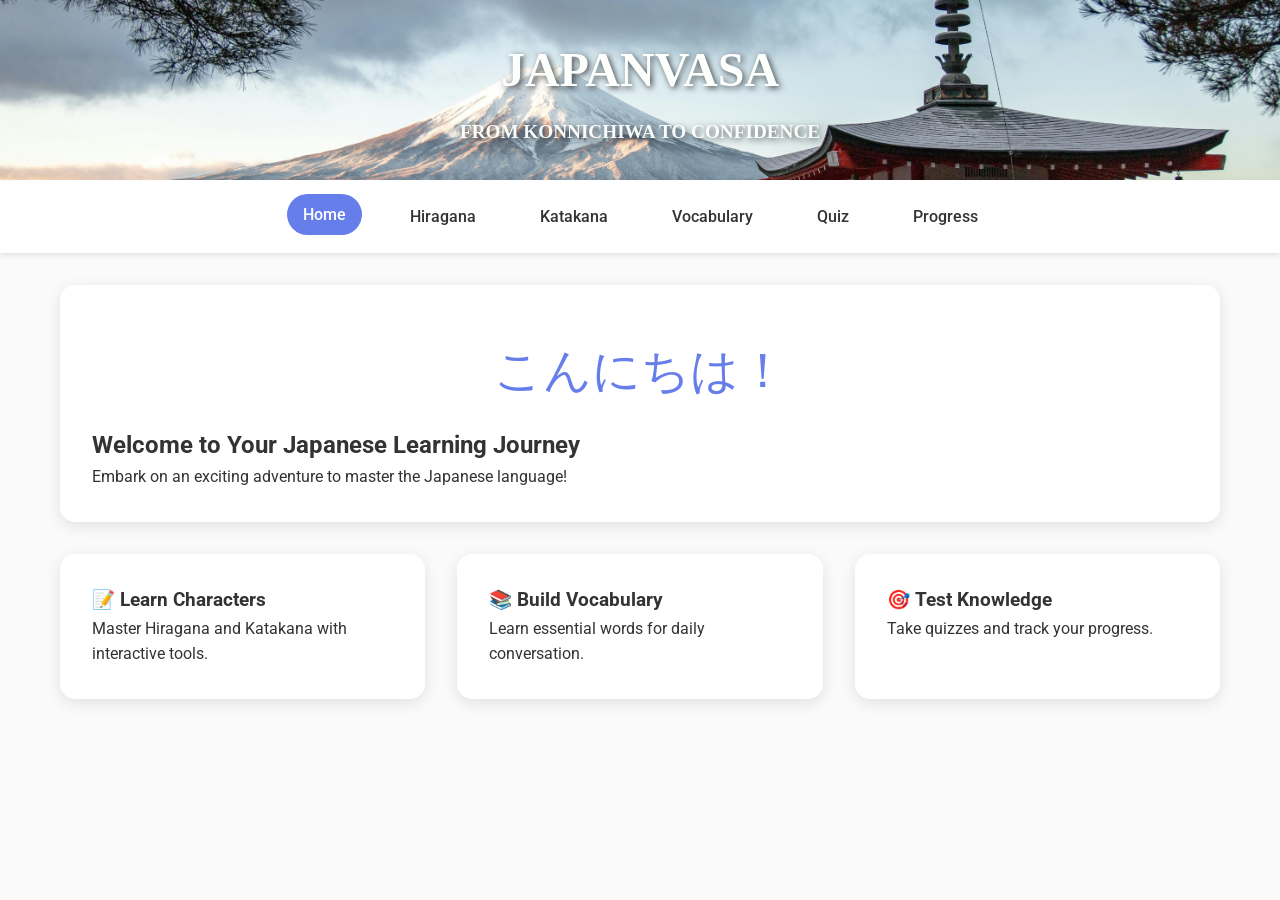
==== index.html @ 70a0002b "Update index.html" ====
<!DOCTYPE html>
<html lang="en">
<head>
  <meta charset="UTF-8" />
  <meta name="viewport" content="width=device-width, initial-scale=1.0, viewport-fit=cover" />
  <title>JAPANVASA</title>
  <link rel="stylesheet" href="style.css" />
  <link href="https://fonts.googleapis.com/css2?family=Roboto:wght@300;400;500;700&display=swap" rel="stylesheet">
</head>
<body>
  <header>
    <div class="container">
      <h1>JAPANVASA</h1>
      <p class="subtitle">FROM KONNICHIWA TO CONFIDENCE</p>
    </div>
  </header>

  <nav>
    <div class="container">
      <ul class="nav-menu">
        <li class="nav-item active" data-section="home">Home</li>
        <li class="nav-item" data-section="hiragana">Hiragana</li>
        <li class="nav-item" data-section="katakana">Katakana</li>
        <li class="nav-item" data-section="vocabulary">Vocabulary</li>
        <li class="nav-item" data-section="quiz">Quiz</li>
        <li class="nav-item" data-section="progress">Progress</li>
      </ul>
    </div>
  </nav>

  <main>
    <div class="container">
      <section id="home" class="section active"></section>
      <section id="hiragana" class="section"></section>
      <section id="katakana" class="section"></section>
      <section id="vocabulary" class="section"></section>
      <section id="quiz" class="section"></section>
      <section id="progress" class="section"></section>
    </div>
  </main>

  <script src="script.js"></script>
</body>
</html>
---- style.css ----
/* Your full CSS code from <style> in HTML */
* {
    margin: 0;
    padding: 0;
    box-sizing: border-box;
}
/* ... rest of your styles ... */
       body {
            font-family: 'Roboto', sans-serif;
            background-color: #FAFAFA;
            color: #333333;
            line-height: 1.6;
        }

        .container {
            max-width: 1200px;
            margin: 0 auto;
            padding: 0 20px;
        }
        
     header {
            background-image:
            url('PNG/pexels-tomas-malik-793526-3408354.jpg'); /* Replace with your image path */
            background-size: cover;
            background-position: center;
            background-repeat: no-repeat;
            color: #fdfffd;
            padding: 2rem 1rem;
            text-align: center;
            box-shadow: 0 2px 10px rgba(0, 0, 0, 0.1);
       
            /* Animation */
            animation: slideDownFade 0.8s ease-out both;
       
            /* Darker, stronger blur text shadow */
            text-shadow: 2px 2px 6px rgba(0, 0, 0, 0.7);
        }

        h1 {
            font-size: 3rem;
            font-family: 'Merriweather', serif;
            font-weight: 700;
            margin-bottom: 0.5rem;
        }
   

      .subtitle {
          font-size: 1.2rem;
          font-weight: 700; /* changed from 300 to 700 for bold */
          font-family: 'Merriweather', serif;
          opacity: 0.95; /* slightly higher opacity for clearer visibility */
      }


        nav {
            background: white;
            padding: 1rem 0;
            box-shadow: 0 2px 5px rgba(0,0,0,0.1);
            position: sticky;
            top: 0;
            z-index: 100;
        }

        .nav-menu {
            display: flex;
            justify-content: center;
            gap: 2rem;
            list-style: none;
        }

        .nav-menu li {
            cursor: pointer;
            padding: 0.5rem 1rem;
            border-radius: 25px;
            transition: all 0.3s ease;
            font-weight: 500;
        }

        .nav-menu li:hover, .nav-menu li.active {
            background: #667eea;
            color: white;
            transform: translateY(-2px);
        }

        main {
            padding: 2rem 0;
        }

        .section {
            display: none;
            animation: fadeIn 0.5s ease-in;
        }

        .section.active {
            display: block;
        }

        @keyframes fadeIn {
            from { opacity: 0; transform: translateY(20px); }
            to { opacity: 1; transform: translateY(0); }
        }

        .card {
            background: white;
            border-radius: 15px;
            padding: 2rem;
            margin-bottom: 2rem;
            box-shadow: 0 4px 15px rgba(0,0,0,0.1);
            transition: transform 0.3s ease, box-shadow 0.3s ease;
        }

        .card:hover {
            transform: translateY(-5px);
            box-shadow: 0 8px 25px rgba(0,0,0,0.15);
        }

        .card-grid {
            display: grid;
            grid-template-columns: repeat(auto-fit, minmax(300px, 1fr));
            gap: 2rem;
            margin-top: 2rem;
        }

        .japanese-text {
            font-size: 3rem;
            text-align: center;
            margin: 1rem 0;
            color: #667eea;
            font-weight: 300;
        }

        .lesson-item {
            background: white;
            border-radius: 10px;
            padding: 1.5rem;
            margin-bottom: 1rem;
            border-left: 4px solid #667eea;
            transition: all 0.3s ease;
        }

        .lesson-item:hover {
            background: #f8f9ff;
            transform: translateX(10px);
        }

        .quiz-container {
            background: white;
            border-radius: 15px;
            padding: 2rem;
            text-align: center;
            box-shadow: 0 4px 15px rgba(0,0,0,0.1);
        }

        .quiz-question {
            font-size: 2rem;
            margin-bottom: 2rem;
            color: #667eea;
        }

        .quiz-options {
            display: grid;
            grid-template-columns: repeat(auto-fit, minmax(200px, 1fr));
            gap: 1rem;
            margin-bottom: 2rem;
        }

        .quiz-option {
            padding: 1rem;
            border: 2px solid #ddd;
            border-radius: 10px;
            cursor: pointer;
            transition: all 0.3s ease;
            font-weight: 500;
        }

        .quiz-option:hover {
            border-color: #667eea;
            background: #f8f9ff;
            transform: scale(1.05);
        }

        .quiz-option.correct {
            background: #4CAF50;
            color: white;
            border-color: #4CAF50;
        }

        .quiz-option.incorrect {
            background: #f44336;
            color: white;
            border-color: #f44336;
        }

        .btn {
            background: linear-gradient(135deg, #667eea 0%, #764ba2 100%);
            color: white;
            border: none;
            padding: 1rem 2rem;
            border-radius: 25px;
            font-size: 1rem;
            font-weight: 500;
            cursor: pointer;
            transition: all 0.3s ease;
            font-family: 'Roboto', sans-serif;
        }

        .btn:hover {
            transform: translateY(-2px);
            box-shadow: 0 5px 15px rgba(102, 126, 234, 0.4);
        }

        .progress-bar {
            width: 100%;
            height: 10px;
            background: #e0e0e0;
            border-radius: 5px;
            overflow: hidden;
            margin: 1rem 0;
        }

        .progress-fill {
            height: 100%;
            background: linear-gradient(135deg, #667eea 0%, #764ba2 100%);
            width: 0%;
            transition: width 0.5s ease;
        }

        .hiragana-grid {
            display: grid;
            grid-template-columns: repeat(auto-fit, minmax(80px, 1fr));
            gap: 1rem;
            margin-top: 1rem;
        }

        .hiragana-char {
            background: white;
            border: 2px solid #e0e0e0;
            border-radius: 10px;
            padding: 1rem;
            text-align: center;
            transition: all 0.3s ease;
            cursor: pointer;
            font-weight: bold;
        }

        .hiragana-char:hover {
            border-color: #667eea;
            background: #f8f9ff;
            transform: scale(1.1);
        }

        .katakana-grid {
            display: grid;
            grid-template-columns: repeat(auto-fit, minmax(80px, 1fr));
            gap: 1rem;
            margin-top: 1rem;
        }

        .katakana-char {
            background: white;
            border: 2px solid #e0e0e0;
            border-radius: 10px;
            padding: 1rem;
            text-align: center;
            transition: all 0.3s ease;
            cursor: pointer;
            font-weight: bold;
        }

        .katakana-char:hover {
            border-color: #667eea;
            background: #f8f9ff;
            transform: scale(1.1);
        }

        .char-japanese {
            font-size: 2rem;
            color: #667eea;
            font-weight: 300;
        }

        .char-romaji {
            font-size: 0.9rem;
            color: #666;
            margin-top: 0.5rem;
        }

        @media (max-width: 768px) {
            .nav-menu {
                flex-wrap: wrap;
                gap: 1rem;
            }
            
            h1 {
                font-size: 2rem;
            }
            
            .card-grid {
                grid-template-columns: 1fr;
            }
            
            .quiz-options {
                grid-template-columns: 1fr;
            }
        }
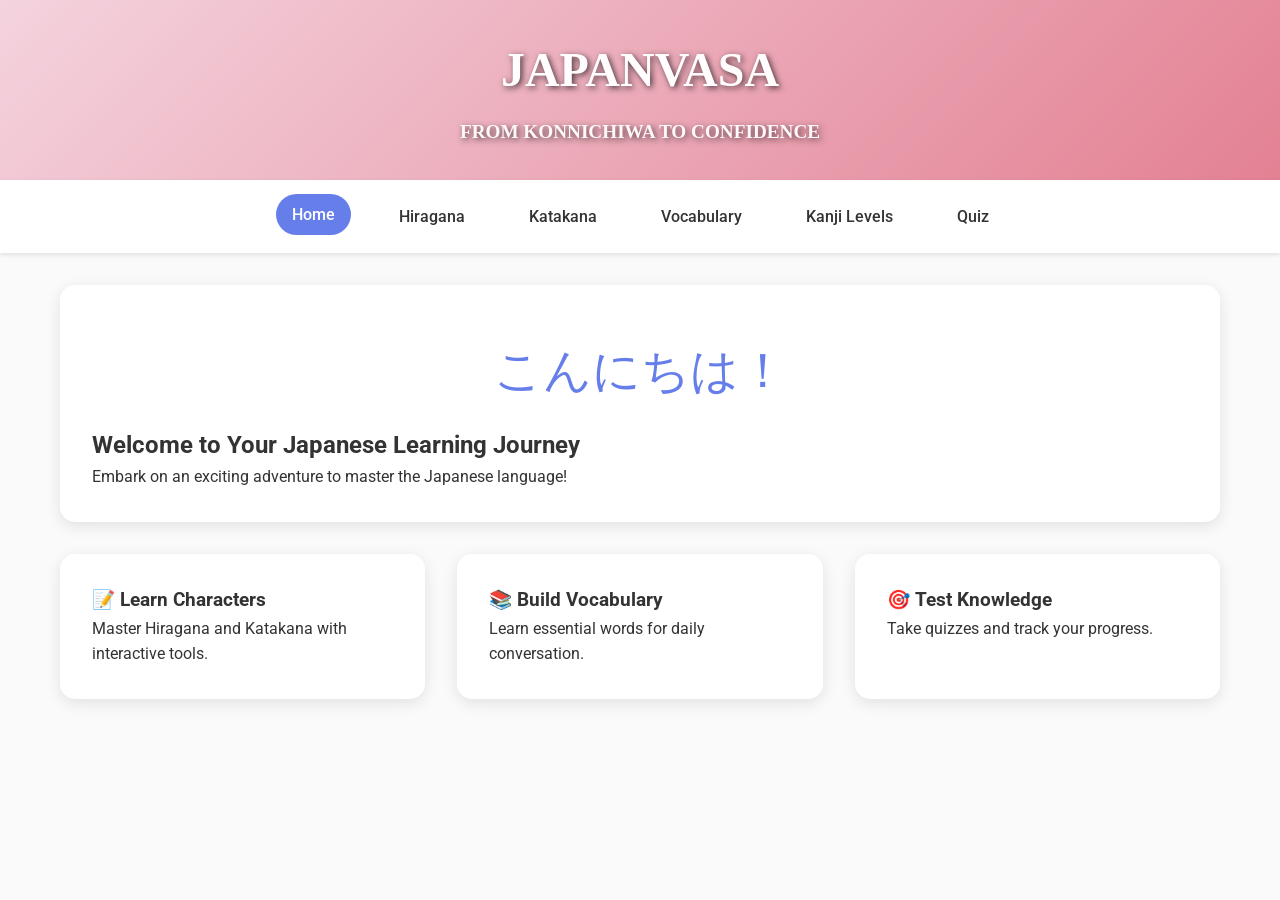
==== commit f09e1c5d: "Add files via upload" ====
--- a/index.html
+++ b/index.html
@@ -2,7 +2,7 @@
 <html lang="en">
 <head>
   <meta charset="UTF-8" />
-  <meta name="viewport" content="width=device-width, initial-scale=1.0, viewport-fit=cover" />
+  <meta name="viewport" content="width=device-width, initial-scale=1.0" />
   <title>JAPANVASA</title>
   <link rel="stylesheet" href="style.css" />
   <link href="https://fonts.googleapis.com/css2?family=Roboto:wght@300;400;500;700&display=swap" rel="stylesheet">
@@ -22,8 +22,8 @@
         <li class="nav-item" data-section="hiragana">Hiragana</li>
         <li class="nav-item" data-section="katakana">Katakana</li>
         <li class="nav-item" data-section="vocabulary">Vocabulary</li>
+        <li class="nav-item" data-section="kanji-levels">Kanji Levels</li>
         <li class="nav-item" data-section="quiz">Quiz</li>
-        <li class="nav-item" data-section="progress">Progress</li>
       </ul>
     </div>
   </nav>
@@ -35,8 +35,16 @@
       <section id="katakana" class="section"></section>
       <section id="vocabulary" class="section"></section>
       <section id="quiz" class="section"></section>
-      <section id="progress" class="section"></section>
+      <section id="kanji-levels" class="section">
+  <div class="card">
+    <h2>Kanji Levels</h2>
+    <div id="levels-container"></div>
+    <div id="kanji-desc" style="margin-top: 1rem; font-style: italic; color: #555;">
+      Click a level to see description
     </div>
+  </div>
+</section>
+
   </main>
 
   <script src="script.js"></script>
--- a/style.css
+++ b/style.css
@@ -1,305 +1,430 @@
-/* Your full CSS code from <style> in HTML */
+/* ========== Base Reset ========== */
 * {
-    margin: 0;
-    padding: 0;
-    box-sizing: border-box;
-}
-/* ... rest of your styles ... */
-       body {
-            font-family: 'Roboto', sans-serif;
-            background-color: #FAFAFA;
-            color: #333333;
-            line-height: 1.6;
-        }
-
-        .container {
-            max-width: 1200px;
-            margin: 0 auto;
-            padding: 0 20px;
-        }
-        
-     header {
-            background-image:
-            url('PNG/pexels-tomas-malik-793526-3408354.jpg'); /* Replace with your image path */
-            background-size: cover;
-            background-position: center;
-            background-repeat: no-repeat;
-            color: #fdfffd;
-            padding: 2rem 1rem;
-            text-align: center;
-            box-shadow: 0 2px 10px rgba(0, 0, 0, 0.1);
-       
-            /* Animation */
-            animation: slideDownFade 0.8s ease-out both;
-       
-            /* Darker, stronger blur text shadow */
-            text-shadow: 2px 2px 6px rgba(0, 0, 0, 0.7);
-        }
-
-        h1 {
-            font-size: 3rem;
-            font-family: 'Merriweather', serif;
-            font-weight: 700;
-            margin-bottom: 0.5rem;
-        }
-   
-
-      .subtitle {
-          font-size: 1.2rem;
-          font-weight: 700; /* changed from 300 to 700 for bold */
-          font-family: 'Merriweather', serif;
-          opacity: 0.95; /* slightly higher opacity for clearer visibility */
-      }
-
-
-        nav {
-            background: white;
-            padding: 1rem 0;
-            box-shadow: 0 2px 5px rgba(0,0,0,0.1);
-            position: sticky;
-            top: 0;
-            z-index: 100;
-        }
-
-        .nav-menu {
-            display: flex;
-            justify-content: center;
-            gap: 2rem;
-            list-style: none;
-        }
-
-        .nav-menu li {
-            cursor: pointer;
-            padding: 0.5rem 1rem;
-            border-radius: 25px;
-            transition: all 0.3s ease;
-            font-weight: 500;
-        }
-
-        .nav-menu li:hover, .nav-menu li.active {
-            background: #667eea;
-            color: white;
-            transform: translateY(-2px);
-        }
-
-        main {
-            padding: 2rem 0;
-        }
-
-        .section {
-            display: none;
-            animation: fadeIn 0.5s ease-in;
-        }
-
-        .section.active {
-            display: block;
-        }
-
-        @keyframes fadeIn {
-            from { opacity: 0; transform: translateY(20px); }
-            to { opacity: 1; transform: translateY(0); }
-        }
-
-        .card {
-            background: white;
-            border-radius: 15px;
-            padding: 2rem;
-            margin-bottom: 2rem;
-            box-shadow: 0 4px 15px rgba(0,0,0,0.1);
-            transition: transform 0.3s ease, box-shadow 0.3s ease;
-        }
-
-        .card:hover {
-            transform: translateY(-5px);
-            box-shadow: 0 8px 25px rgba(0,0,0,0.15);
-        }
-
-        .card-grid {
-            display: grid;
-            grid-template-columns: repeat(auto-fit, minmax(300px, 1fr));
-            gap: 2rem;
-            margin-top: 2rem;
-        }
-
-        .japanese-text {
-            font-size: 3rem;
-            text-align: center;
-            margin: 1rem 0;
-            color: #667eea;
-            font-weight: 300;
-        }
-
-        .lesson-item {
-            background: white;
-            border-radius: 10px;
-            padding: 1.5rem;
-            margin-bottom: 1rem;
-            border-left: 4px solid #667eea;
-            transition: all 0.3s ease;
-        }
-
-        .lesson-item:hover {
-            background: #f8f9ff;
-            transform: translateX(10px);
-        }
-
-        .quiz-container {
-            background: white;
-            border-radius: 15px;
-            padding: 2rem;
-            text-align: center;
-            box-shadow: 0 4px 15px rgba(0,0,0,0.1);
-        }
-
-        .quiz-question {
-            font-size: 2rem;
-            margin-bottom: 2rem;
-            color: #667eea;
-        }
-
-        .quiz-options {
-            display: grid;
-            grid-template-columns: repeat(auto-fit, minmax(200px, 1fr));
-            gap: 1rem;
-            margin-bottom: 2rem;
-        }
-
-        .quiz-option {
-            padding: 1rem;
-            border: 2px solid #ddd;
-            border-radius: 10px;
-            cursor: pointer;
-            transition: all 0.3s ease;
-            font-weight: 500;
-        }
-
-        .quiz-option:hover {
-            border-color: #667eea;
-            background: #f8f9ff;
-            transform: scale(1.05);
-        }
-
-        .quiz-option.correct {
-            background: #4CAF50;
-            color: white;
-            border-color: #4CAF50;
-        }
-
-        .quiz-option.incorrect {
-            background: #f44336;
-            color: white;
-            border-color: #f44336;
-        }
-
-        .btn {
-            background: linear-gradient(135deg, #667eea 0%, #764ba2 100%);
-            color: white;
-            border: none;
-            padding: 1rem 2rem;
-            border-radius: 25px;
-            font-size: 1rem;
-            font-weight: 500;
-            cursor: pointer;
-            transition: all 0.3s ease;
-            font-family: 'Roboto', sans-serif;
-        }
-
-        .btn:hover {
-            transform: translateY(-2px);
-            box-shadow: 0 5px 15px rgba(102, 126, 234, 0.4);
-        }
-
-        .progress-bar {
-            width: 100%;
-            height: 10px;
-            background: #e0e0e0;
-            border-radius: 5px;
-            overflow: hidden;
-            margin: 1rem 0;
-        }
-
-        .progress-fill {
-            height: 100%;
-            background: linear-gradient(135deg, #667eea 0%, #764ba2 100%);
-            width: 0%;
-            transition: width 0.5s ease;
-        }
-
-        .hiragana-grid {
-            display: grid;
-            grid-template-columns: repeat(auto-fit, minmax(80px, 1fr));
-            gap: 1rem;
-            margin-top: 1rem;
-        }
-
-        .hiragana-char {
-            background: white;
-            border: 2px solid #e0e0e0;
-            border-radius: 10px;
-            padding: 1rem;
-            text-align: center;
-            transition: all 0.3s ease;
-            cursor: pointer;
-            font-weight: bold;
-        }
-
-        .hiragana-char:hover {
-            border-color: #667eea;
-            background: #f8f9ff;
-            transform: scale(1.1);
-        }
-
-        .katakana-grid {
-            display: grid;
-            grid-template-columns: repeat(auto-fit, minmax(80px, 1fr));
-            gap: 1rem;
-            margin-top: 1rem;
-        }
-
-        .katakana-char {
-            background: white;
-            border: 2px solid #e0e0e0;
-            border-radius: 10px;
-            padding: 1rem;
-            text-align: center;
-            transition: all 0.3s ease;
-            cursor: pointer;
-            font-weight: bold;
-        }
-
-        .katakana-char:hover {
-            border-color: #667eea;
-            background: #f8f9ff;
-            transform: scale(1.1);
-        }
-
-        .char-japanese {
-            font-size: 2rem;
-            color: #667eea;
-            font-weight: 300;
-        }
-
-        .char-romaji {
-            font-size: 0.9rem;
-            color: #666;
-            margin-top: 0.5rem;
-        }
-
-        @media (max-width: 768px) {
-            .nav-menu {
-                flex-wrap: wrap;
-                gap: 1rem;
-            }
-            
-            h1 {
-                font-size: 2rem;
-            }
-            
-            .card-grid {
-                grid-template-columns: 1fr;
-            }
-            
-            .quiz-options {
-                grid-template-columns: 1fr;
-            }
-        }
+  margin: 0;
+  padding: 0;
+  box-sizing: border-box;
+}
+
+/* ========== Typography & Body ========== */
+body {
+  font-family: 'Roboto', sans-serif;
+  background-color: #FAFAFA;
+  color: #333333;
+  line-height: 1.6;
+}
+
+h1 {
+  font-size: 3rem;
+  font-family: 'Merriweather', serif;
+  font-weight: 700;
+  margin-bottom: 0.5rem;
+}
+
+.subtitle {
+  font-size: 1.2rem;
+  font-weight: 700;
+  font-family: 'Merriweather', serif;
+  opacity: 0.95;
+}
+
+/* ========== Layout ========== */
+.container {
+  max-width: 1200px;
+  margin: 0 auto;
+  padding: 0 20px;
+}
+
+main {
+  padding: 2rem 0;
+}
+
+.section {
+  display: none;
+  animation: fadeIn 0.5s ease-in;
+}
+
+.section.active {
+  display: block;
+}
+
+/* ========== Animations ========== */
+@keyframes fadeIn {
+  from { opacity: 0; transform: translateY(20px); }
+  to { opacity: 1; transform: translateY(0); }
+}
+
+@keyframes slideDownFade {
+  from { opacity: 0; transform: translateY(-30px); }
+  to { opacity: 1; transform: translateY(0); }
+}
+
+/* ========== Header ========== */
+header {
+  background: linear-gradient(135deg, #f4d3de, #e38193);
+  color: #fffdfd;
+  padding: 2rem 1rem;
+  text-align: center;
+  box-shadow: 0 2px 10px rgba(0, 0, 0, 0.1);
+  animation: slideDownFade 0.8s ease-out both;
+  text-shadow: 2px 2px 6px rgba(0, 0, 0, 0.7);
+}
+
+/* ========== Navigation ========== */
+nav {
+  background: white;
+  padding: 1rem 0;
+  box-shadow: 0 2px 5px rgba(0,0,0,0.1);
+  position: sticky;
+  top: 0;
+  z-index: 100;
+}
+
+.nav-menu {
+  display: flex;
+  justify-content: center;
+  gap: 2rem;
+  list-style: none;
+  flex-wrap: wrap;
+}
+
+.nav-menu li {
+  cursor: pointer;
+  padding: 0.5rem 1rem;
+  border-radius: 25px;
+  transition: all 0.3s ease;
+  font-weight: 500;
+}
+
+.nav-menu li:hover,
+.nav-menu li.active {
+  background: #667eea;
+  color: white;
+  transform: translateY(-2px);
+}
+
+/* ========== Cards & Grid ========== */
+.card {
+  background: white;
+  border-radius: 15px;
+  padding: 2rem;
+  margin-bottom: 2rem;
+  box-shadow: 0 4px 15px rgba(0,0,0,0.1);
+  transition: transform 0.3s ease, box-shadow 0.3s ease;
+}
+
+.card:hover {
+  transform: translateY(-5px);
+  box-shadow: 0 8px 25px rgba(0,0,0,0.15);
+}
+
+.card-grid {
+  display: grid;
+  grid-template-columns: repeat(auto-fit, minmax(300px, 1fr));
+  gap: 2rem;
+  margin-top: 2rem;
+}
+
+/* ========== Character Grids ========== */
+.hiragana-grid,
+.kanji-grid,
+.katakana-grid {
+  display: grid;
+  grid-template-columns: repeat(auto-fit, minmax(80px, 1fr));
+  gap: 1rem;
+  margin-top: 1rem;
+}
+
+.hiragana-char,
+.kanji-char,
+.katakana-char {
+  background: white;
+  border: 2px solid #e0e0e0;
+  border-radius: 10px;
+  padding: 1rem;
+  text-align: center;
+  transition: all 0.3s ease;
+  cursor: pointer;
+  font-weight: bold;
+}
+
+.hiragana-char:hover,
+.kanji-char:hover,
+.katakana-char:hover {
+  border-color: #667eea;
+  background: #f8f9ff;
+  transform: scale(1.1);
+}
+
+.char-japanese {
+  font-size: 2rem;
+  color: #667eea;
+  font-weight: 300;
+}
+
+.char-romaji {
+  font-size: 0.9rem;
+  color: #666;
+  margin-top: 0.5rem;
+}
+
+/* ========== Lesson ========== */
+.lesson-item {
+  background: white;
+  border-radius: 10px;
+  padding: 1.5rem;
+  margin-bottom: 1rem;
+  border-left: 4px solid #667eea;
+  transition: all 0.3s ease;
+}
+
+.lesson-item:hover {
+  background: #f8f9ff;
+  transform: translateX(10px);
+}
+
+/* ========== Quiz ========== */
+.quiz-container {
+  background: white;
+  border-radius: 15px;
+  padding: 2rem;
+  text-align: center;
+  box-shadow: 0 4px 15px rgba(0,0,0,0.1);
+}
+
+.quiz-question {
+  font-size: 2rem;
+  margin-bottom: 2rem;
+  color: #667eea;
+}
+
+.quiz-options {
+  display: grid;
+  grid-template-columns: repeat(auto-fit, minmax(200px, 1fr));
+  gap: 1rem;
+  margin-bottom: 2rem;
+}
+
+.quiz-option {
+  padding: 1rem;
+  border: 2px solid #ddd;
+  border-radius: 10px;
+  cursor: pointer;
+  transition: all 0.3s ease;
+  font-weight: 500;
+}
+
+.quiz-option:hover {
+  border-color: #667eea;
+  background: #f8f9ff;
+  transform: scale(1.05);
+}
+
+.quiz-option.correct {
+  background: #4CAF50;
+  color: white;
+  border-color: #4CAF50;
+}
+
+.quiz-option.incorrect {
+  background: #f44336;
+  color: white;
+  border-color: #f44336;
+}
+
+/* ========== Buttons ========== */
+.btn {
+  background: linear-gradient(135deg, #667eea 0%, #764ba2 100%);
+  color: white;
+  border: none;
+  padding: 1rem 2rem;
+  border-radius: 25px;
+  font-size: 1rem;
+  font-weight: 500;
+  cursor: pointer;
+  transition: all 0.3s ease;
+  font-family: 'Roboto', sans-serif;
+}
+
+.btn:hover {
+  transform: translateY(-2px);
+  box-shadow: 0 5px 15px rgba(102, 126, 234, 0.4);
+}
+
+/* ========== Japanese Header Text ========== */
+.japanese-text {
+  font-size: 3rem;
+  text-align: center;
+  margin: 1rem 0;
+  color: #667eea;
+  font-weight: 300;
+}
+
+/* ========== Responsive Design ========== */
+@media (max-width: 768px) {
+  h1 {
+    font-size: 2rem;
+  }
+
+  .subtitle {
+    font-size: 1rem;
+    text-align: center;
+  }
+
+  .nav-menu {
+    flex-wrap: wrap;
+    justify-content: center;
+    gap: 0.5rem;
+  }
+
+  .nav-item {
+    padding: 0.75rem 1rem;
+    font-size: 1rem;
+  }
+
+  .card-grid,
+  .quiz-options {
+    grid-template-columns: 1fr;
+  }
+
+  .hiragana-grid,
+  .kanji-grid,
+  .katakana-grid {
+    grid-template-columns: repeat(auto-fit, minmax(60px, 1fr));
+    gap: 0.5rem;
+  }
+
+  .hiragana-char,
+  .kanji-char,
+  .katakana-char {
+    padding: 0.7rem;
+    font-size: 1rem;
+  }
+
+  .char-japanese {
+    font-size: 1.5rem;
+  }
+
+  .char-romaji {
+    font-size: 0.8rem;
+  }
+
+  .quiz-question {
+    font-size: 1.6rem;
+  }
+
+  .btn {
+    padding: 0.75rem 1.5rem;
+    font-size: 0.95rem;
+  }
+}
+
+@media (max-width: 480px) {
+  .nav-menu {
+    flex-direction: column;
+    align-items: center;
+  }
+
+  .nav-item {
+    width: 100%;
+    text-align: center;
+  }
+
+  .container {
+    padding: 0 10px;
+  }
+
+  .card {
+    padding: 1rem;
+  }
+
+  .quiz-question {
+    font-size: 1.3rem;
+  }
+
+  .quiz-option {
+    font-size: 0.95rem;
+    padding: 0.75rem;
+  }
+
+  .char-japanese {
+    font-size: 1.3rem;
+  }
+
+  .char-romaji {
+    font-size: 0.75rem;
+  }
+
+  .btn {
+    width: 100%;
+    font-size: 1rem;
+  }
+
+}
+
+.kanji-level-card {
+  display: inline-block;
+  width: 160px;
+  padding: 1rem;
+  margin: 0.5rem;
+  background: #ffffff;
+  color: rgb(0, 0, 0);
+  border-radius: 10px;
+  cursor: pointer;
+  box-shadow: 0 3px 6px #f4d3de;
+  text-align: center;
+  transition: transform 0.3s ease, box-shadow 0.3s ease;
+}
+
+.kanji-level-card:hover {
+  transform: translateY(-5px);
+  box-shadow: 0 8px 20px #00c3ff;
+}
+
+.kanji-level-card.active {
+  background: #ffffff;
+  box-shadow: 0 3px 6px rgba(102, 126, 234, 0.5);
+}
+
+.kanji-item {
+  margin-bottom: 0.5rem;
+  display: flex;
+  align-items: center;
+  gap: 1rem;
+}
+
+.kanji-char {
+  font-size: 2rem;
+  font-weight: bold;
+  color: #667eea;
+}
+
+.kanji-meaning {
+  font-size: 1rem;
+  color: #333;
+}
+#kanji-desc {
+  margin-top: 2rem;
+  padding: 1rem;
+  border-left: 4px solid #667eea;
+  background: #f8f9ff;
+  border-radius: 10px;
+  font-size: 1rem;
+  color: #444;
+  transition: all 0.3s ease;
+  display: none;  /* HIDE BY DEFAULT */
+}
+#levels-container {
+  display: flex;
+  flex-wrap: wrap;
+  gap: 15px;       /* space between cards */
+  justify-content: center;
+}
+.kanji-level-card h3 {
+  margin: 0 0 10px 0;
+  font-size: 1.8rem; /* increased from 1.3rem to 1.8rem */
+  font-weight: bold;
+}
+
+
+
+
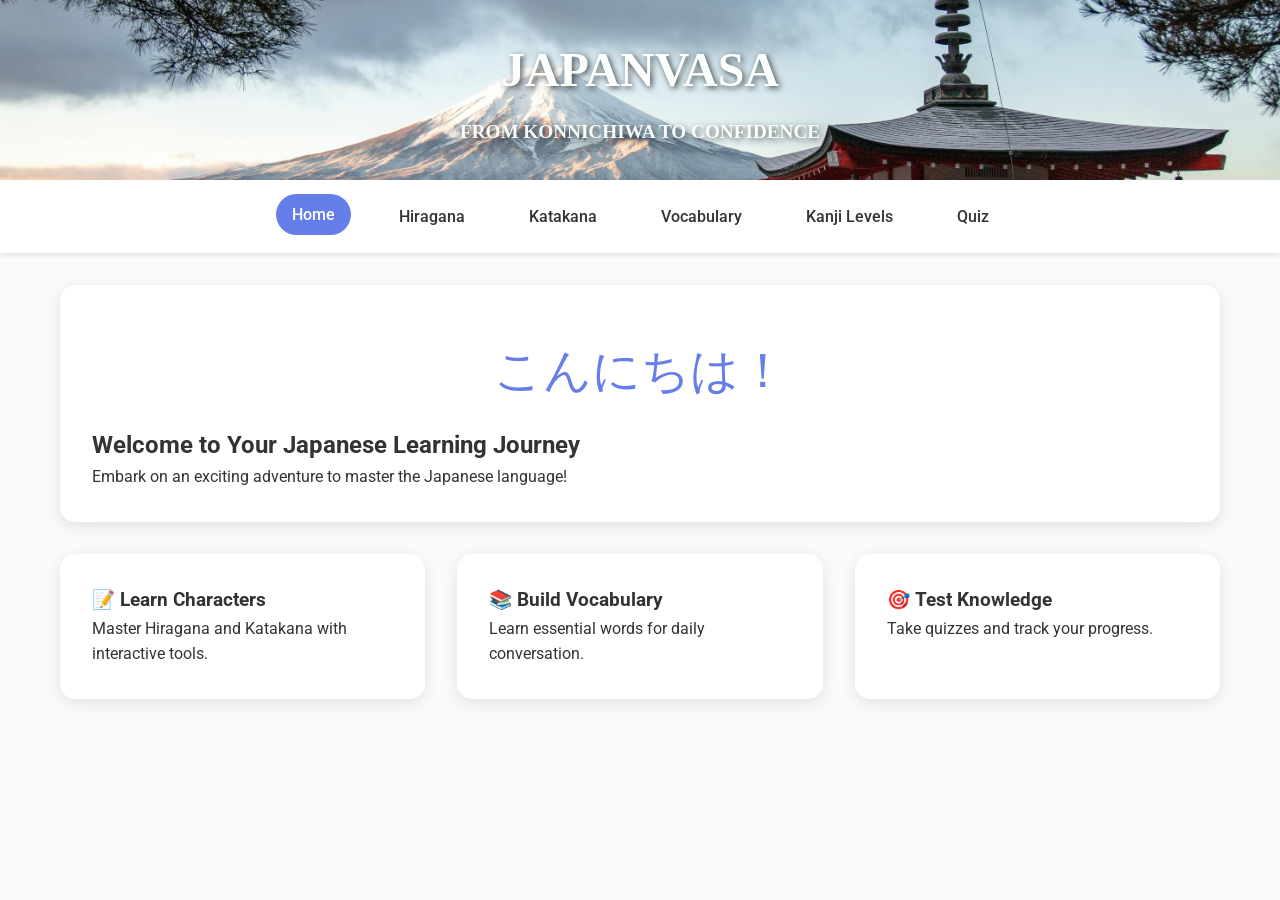
==== commit b39c7819: "Add files via upload" ====
--- a/index.html
+++ b/index.html
@@ -39,9 +39,10 @@
   <div class="card">
     <h2>Kanji Levels</h2>
     <div id="levels-container"></div>
-    <div id="kanji-desc" style="margin-top: 1rem; font-style: italic; color: #555;">
+    <div id="kanji-desc" style="margin-top: 1rem; font-family: 'Roboto', sans-serif; color: #2b2b2b;">
       Click a level to see description
     </div>
+    
   </div>
 </section>
 
--- a/style.css
+++ b/style.css
@@ -60,14 +60,22 @@
 
 /* ========== Header ========== */
 header {
-  background: linear-gradient(135deg, #f4d3de, #e38193);
-  color: #fffdfd;
-  padding: 2rem 1rem;
-  text-align: center;
-  box-shadow: 0 2px 10px rgba(0, 0, 0, 0.1);
-  animation: slideDownFade 0.8s ease-out both;
-  text-shadow: 2px 2px 6px rgba(0, 0, 0, 0.7);
-}
+            background-image:
+            url('PNG/pexels-tomas-malik-793526-3408354.jpg'); /* Replace with your image path */
+            background-size: cover;
+            background-position: center;
+            background-repeat: no-repeat;
+            color: #fdfffd;
+            padding: 2rem 1rem;
+            text-align: center;
+            box-shadow: 0 2px 10px rgba(0, 0, 0, 0.1);
+       
+            /* Animation */
+            animation: slideDownFade 0.8s ease-out both;
+       
+            /* Darker, stronger blur text shadow */
+            text-shadow: 2px 2px 6px rgba(0, 0, 0, 0.7);
+        }
 
 /* ========== Navigation ========== */
 nav {
@@ -362,6 +370,7 @@
 }
 
 .kanji-level-card {
+  
   display: inline-block;
   width: 160px;
   padding: 1rem;
@@ -390,18 +399,16 @@
   display: flex;
   align-items: center;
   gap: 1rem;
-}
-
-.kanji-char {
-  font-size: 2rem;
-  font-weight: bold;
-  color: #667eea;
-}
-
-.kanji-meaning {
-  font-size: 1rem;
-  color: #333;
-}
+  border-bottom: 1px solid #ccc;  /* adds a line below each item */
+  padding-bottom: 0.5rem;
+}
+
+
+.kanji-char, .kanji-furigana, .kanji-meaning, .kanji-nepali {
+  font-family: 'Roboto', sans-serif;
+  transform: none;
+}
+
 #kanji-desc {
   margin-top: 2rem;
   padding: 1rem;
@@ -424,7 +431,27 @@
   font-size: 1.8rem; /* increased from 1.3rem to 1.8rem */
   font-weight: bold;
 }
-
-
-
-
+#back-to-levels {
+  background-color: #667eea;
+  color: white;
+  border: none;
+  padding: 0.6rem 1.2rem;
+  font-size: 1rem;
+  font-weight: 500;
+  border-radius: 8px;
+  cursor: pointer;
+  transition: background-color 0.3s ease, transform 0.2s ease;
+}
+
+#back-to-levels:hover {
+  background-color: #5a67d8;
+  transform: translateY(-2px);
+}
+
+#back-to-levels:active {
+  transform: scale(0.98);
+}
+
+
+
+
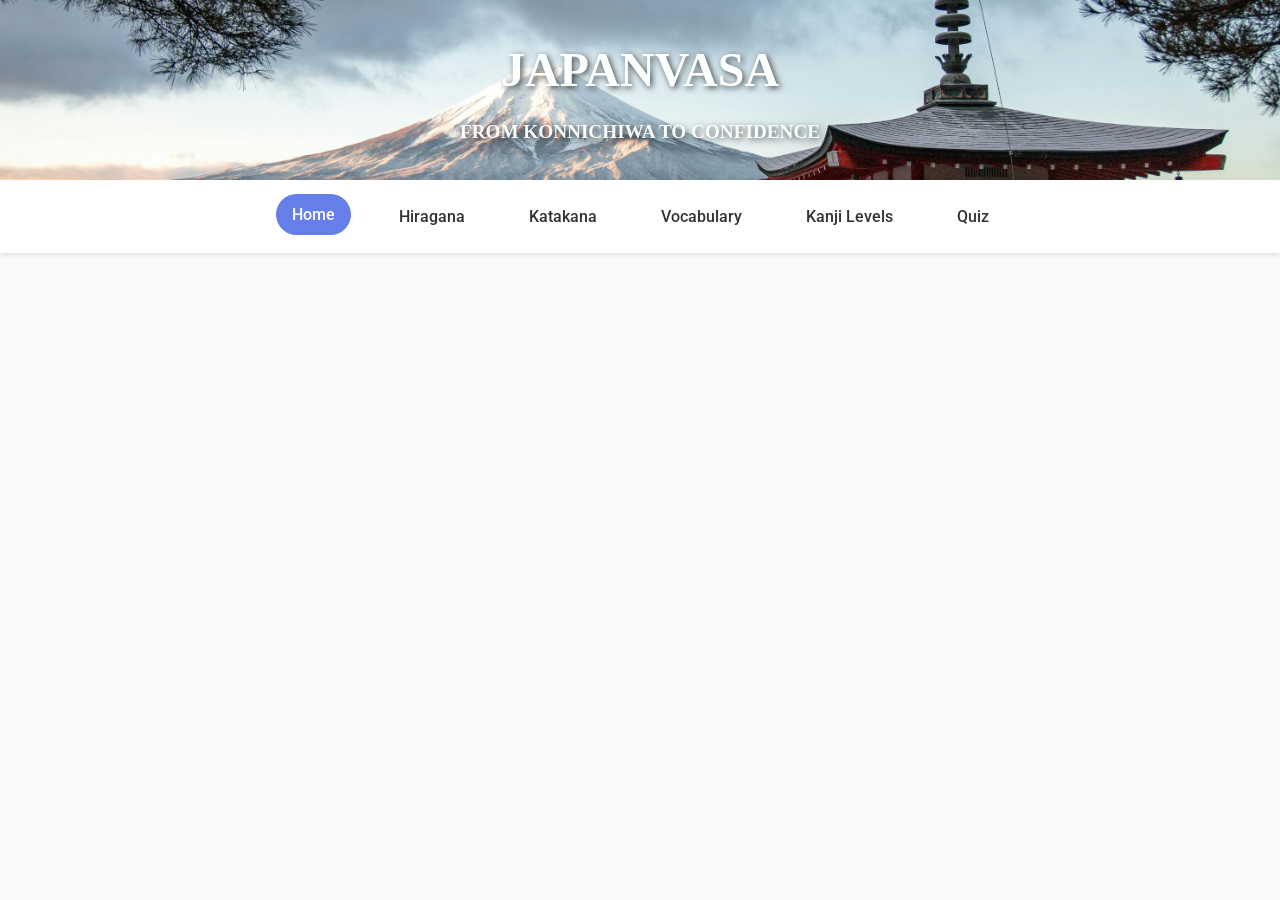
==== commit b8a91fff: "Add files via upload" ====
--- a/index.html
+++ b/index.html
@@ -6,6 +6,7 @@
   <title>JAPANVASA</title>
   <link rel="stylesheet" href="style.css" />
   <link href="https://fonts.googleapis.com/css2?family=Roboto:wght@300;400;500;700&display=swap" rel="stylesheet">
+
 </head>
 <body>
   <header>
@@ -45,7 +46,6 @@
     
   </div>
 </section>
-
   </main>
 
   <script src="script.js"></script>
--- a/style.css
+++ b/style.css
@@ -33,6 +33,7 @@
   margin: 0 auto;
   padding: 0 20px;
 }
+
 
 main {
   padding: 2rem 0;
@@ -120,6 +121,15 @@
   transition: transform 0.3s ease, box-shadow 0.3s ease;
 }
 
+.card2 {
+  background: white;
+  border-radius: 15px;
+  padding: 2rem;
+  margin-bottom: 2rem;
+  box-shadow: 0 4px 15px rgba(0,0,0,0.1);
+  transition: transform 0.3s ease, box-shadow 0.3s ease;
+}
+
 .card:hover {
   transform: translateY(-5px);
   box-shadow: 0 8px 25px rgba(0,0,0,0.15);
@@ -452,6 +462,65 @@
   transform: scale(0.98);
 }
 
-
-
-
+#words-popup-container {
+  overflow: hidden;
+  position: relative;
+  height: 350px; /* Increased from 300px */
+  width: 100%;
+}
+
+    .word-popup {
+      position: absolute;
+      display: none;
+      flex-direction: column;
+      justify-content: center;
+      align-items: center;
+      text-align: center;
+      font-size: 1.1rem;
+      background: rgba(255, 255, 255, 0.95);
+      border-radius: 8px;
+      padding: 1rem;
+      box-shadow: 0 0 10px rgba(0, 0, 0, 0.1);
+      user-select: none;
+      max-width: 150px;
+      opacity: 0;
+      transition: opacity 0.6s ease;
+      pointer-events: none;
+      max-width: 200px;
+      min-width: 120px;
+      box-sizing: border-box;
+      padding: 0.8rem;
+      overflow-wrap: break-word;
+    }
+
+    .word-popup.visible {
+      display: flex;
+      opacity: 1;
+      pointer-events: auto;
+    }
+
+    .card input#words-search {
+      margin: 1rem 0;
+      padding: 0.5rem;
+      width: 100%;
+      font-size: 1.2rem;
+      border-radius: 6px;
+      border: 1px solid #ccc;
+    }
+
+    .word-popup p {
+      margin: 0.2rem 0;
+    }
+
+    .romaji { color: #555; }
+    .en { color: #007acc; font-weight: 500; }
+    .np { color: #e6abbe; font-weight: 600; }
+
+    .search-bar {
+  margin: 1rem 0;
+  padding: 0.5rem;
+  width: 50%;
+  font-size: 1rem;
+  border-radius: 6px;
+  border: 1px solid #ccc;
+}
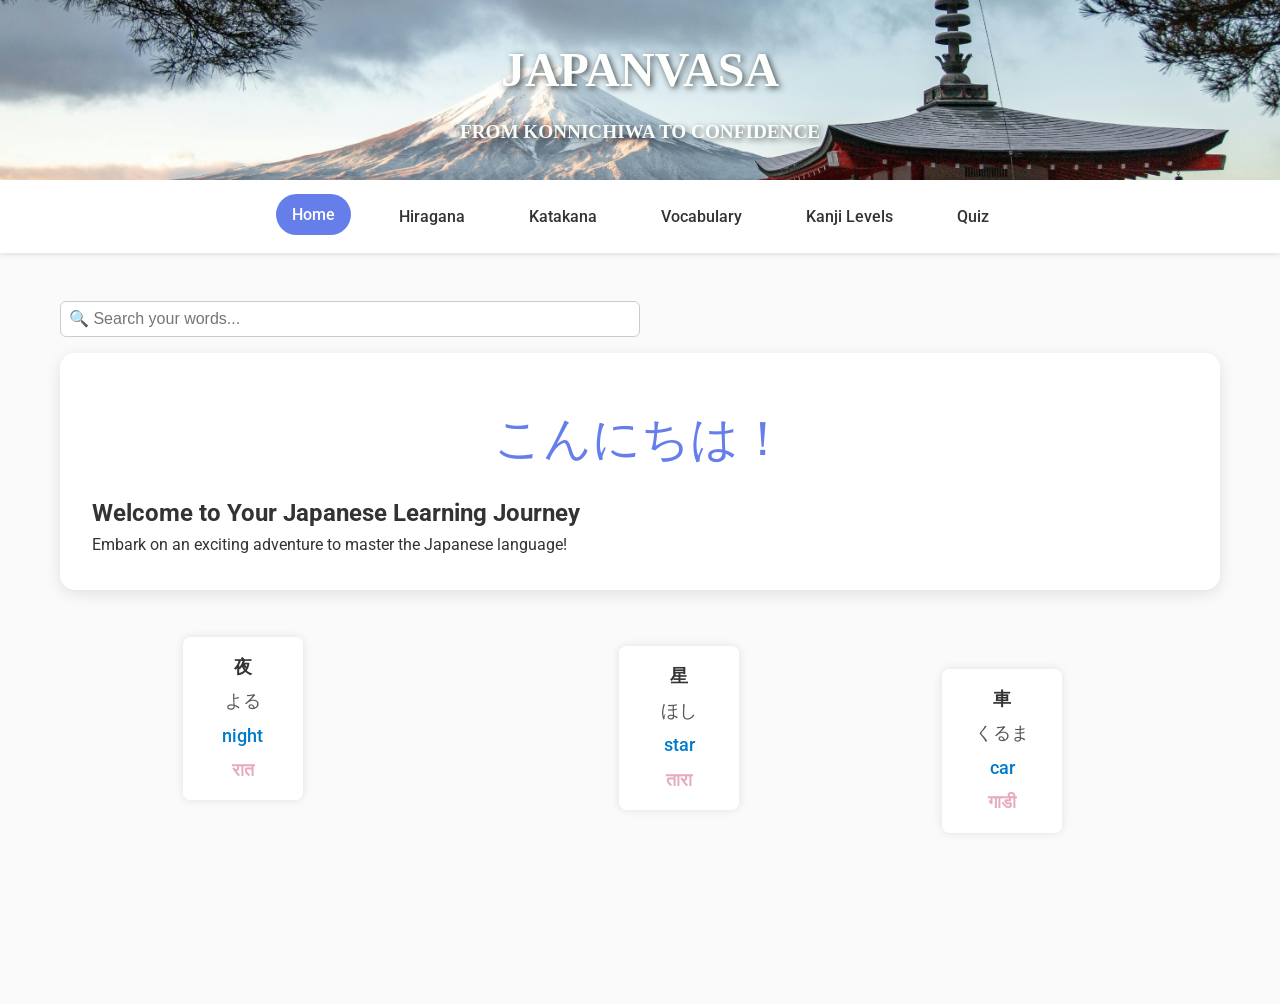
==== commit ba3afe5c: "Add files via upload" ====
--- a/index.html
+++ b/index.html
@@ -37,15 +37,15 @@
       <section id="vocabulary" class="section"></section>
       <section id="quiz" class="section"></section>
       <section id="kanji-levels" class="section">
-  <div class="card">
-    <h2>Kanji Levels</h2>
-    <div id="levels-container"></div>
-    <div id="kanji-desc" style="margin-top: 1rem; font-family: 'Roboto', sans-serif; color: #2b2b2b;">
-      Click a level to see description
+        <div class="card">
+          <h2>Kanji Levels</h2>
+          <div id="levels-container"></div>
+          <div id="kanji-desc" style="margin-top: 1rem; font-family: 'Roboto', sans-serif; color: #2b2b2b;">
+            Click a level to see description
+          </div>
+        </div>
+      </section>
     </div>
-    
-  </div>
-</section>
   </main>
 
   <script src="script.js"></script>
--- a/style.css
+++ b/style.css
@@ -11,6 +11,7 @@
   background-color: #FAFAFA;
   color: #333333;
   line-height: 1.6;
+  overflow: hidden; /* Prevents whole page scrolling */
 }
 
 h1 {
@@ -34,7 +35,6 @@
   padding: 0 20px;
 }
 
-
 main {
   padding: 2rem 0;
 }
@@ -61,22 +61,17 @@
 
 /* ========== Header ========== */
 header {
-            background-image:
-            url('PNG/pexels-tomas-malik-793526-3408354.jpg'); /* Replace with your image path */
-            background-size: cover;
-            background-position: center;
-            background-repeat: no-repeat;
-            color: #fdfffd;
-            padding: 2rem 1rem;
-            text-align: center;
-            box-shadow: 0 2px 10px rgba(0, 0, 0, 0.1);
-       
-            /* Animation */
-            animation: slideDownFade 0.8s ease-out both;
-       
-            /* Darker, stronger blur text shadow */
-            text-shadow: 2px 2px 6px rgba(0, 0, 0, 0.7);
-        }
+  background-image: url('PNG/pexels-tomas-malik-793526-3408354.jpg'); /* Replace with your image path */
+  background-size: cover;
+  background-position: center;
+  background-repeat: no-repeat;
+  color: #fdfffd;
+  padding: 2rem 1rem;
+  text-align: center;
+  box-shadow: 0 2px 10px rgba(0, 0, 0, 0.1);
+  animation: slideDownFade 0.8s ease-out both;
+  text-shadow: 2px 2px 6px rgba(0, 0, 0, 0.7);
+}
 
 /* ========== Navigation ========== */
 nav {
@@ -376,11 +371,9 @@
     width: 100%;
     font-size: 1rem;
   }
-
 }
 
 .kanji-level-card {
-  
   display: inline-block;
   width: 160px;
   padding: 1rem;
@@ -413,7 +406,6 @@
   padding-bottom: 0.5rem;
 }
 
-
 .kanji-char, .kanji-furigana, .kanji-meaning, .kanji-nepali {
   font-family: 'Roboto', sans-serif;
   transform: none;
@@ -469,54 +461,54 @@
   width: 100%;
 }
 
-    .word-popup {
-      position: absolute;
-      display: none;
-      flex-direction: column;
-      justify-content: center;
-      align-items: center;
-      text-align: center;
-      font-size: 1.1rem;
-      background: rgba(255, 255, 255, 0.95);
-      border-radius: 8px;
-      padding: 1rem;
-      box-shadow: 0 0 10px rgba(0, 0, 0, 0.1);
-      user-select: none;
-      max-width: 150px;
-      opacity: 0;
-      transition: opacity 0.6s ease;
-      pointer-events: none;
-      max-width: 200px;
-      min-width: 120px;
-      box-sizing: border-box;
-      padding: 0.8rem;
-      overflow-wrap: break-word;
-    }
-
-    .word-popup.visible {
-      display: flex;
-      opacity: 1;
-      pointer-events: auto;
-    }
-
-    .card input#words-search {
-      margin: 1rem 0;
-      padding: 0.5rem;
-      width: 100%;
-      font-size: 1.2rem;
-      border-radius: 6px;
-      border: 1px solid #ccc;
-    }
-
-    .word-popup p {
-      margin: 0.2rem 0;
-    }
-
-    .romaji { color: #555; }
-    .en { color: #007acc; font-weight: 500; }
-    .np { color: #e6abbe; font-weight: 600; }
-
-    .search-bar {
+.word-popup {
+  position: absolute;
+  display: none;
+  flex-direction: column;
+  justify-content: center;
+  align-items: center;
+  text-align: center;
+  font-size: 1.1rem;
+  background: rgba(255, 255, 255, 0.95);
+  border-radius: 8px;
+  padding: 1rem;
+  box-shadow: 0 0 10px rgba(0, 0, 0, 0.1);
+  user-select: none;
+  max-width: 150px;
+  opacity: 0;
+  transition: opacity 0.6s ease;
+  pointer-events: none;
+  max-width: 200px;
+  min-width: 120px;
+  box-sizing: border-box;
+  padding: 0.8rem;
+  overflow-wrap: break-word;
+}
+
+.word-popup.visible {
+  display: flex;
+  opacity: 1;
+  pointer-events: auto;
+}
+
+.card input#words-search {
+  margin: 1rem 0;
+  padding: 0.5rem;
+  width: 100%;
+  font-size: 1.2rem;
+  border-radius: 6px;
+  border: 1px solid #ccc;
+}
+
+.word-popup p {
+  margin: 0.2rem 0;
+}
+
+.romaji { color: #555; }
+.en { color: #007acc; font-weight: 500; }
+.np { color: #e6abbe; font-weight: 600; }
+
+.search-bar {
   margin: 1rem 0;
   padding: 0.5rem;
   width: 50%;
@@ -524,3 +516,33 @@
   border-radius: 6px;
   border: 1px solid #ccc;
 }
+
+/* ======= ADDED MOBILE NAV FIX ======= */
+
+/* Remove overflow hidden from body on mobile so page scrolls */
+@media (max-width: 768px) {
+  body {
+    overflow: auto !important;
+  }
+}
+
+/* Mobile navigation fixes */
+@media (max-width: 480px) {
+  .nav-menu {
+    flex-direction: column;
+    max-height: 150px;      /* Limit nav height */
+    overflow-y: auto;       /* Enable vertical scroll inside nav */
+    padding-right: 10px;    /* Padding to avoid scrollbar overlap */
+  }
+
+  .nav-item {
+    width: 100%;
+    text-align: center;
+    padding: 0.4rem 0.8rem;
+    font-size: 0.9rem;
+  }
+
+  .nav-item:not(:last-child) {
+    border-bottom: 1px solid #eee;
+  }
+}
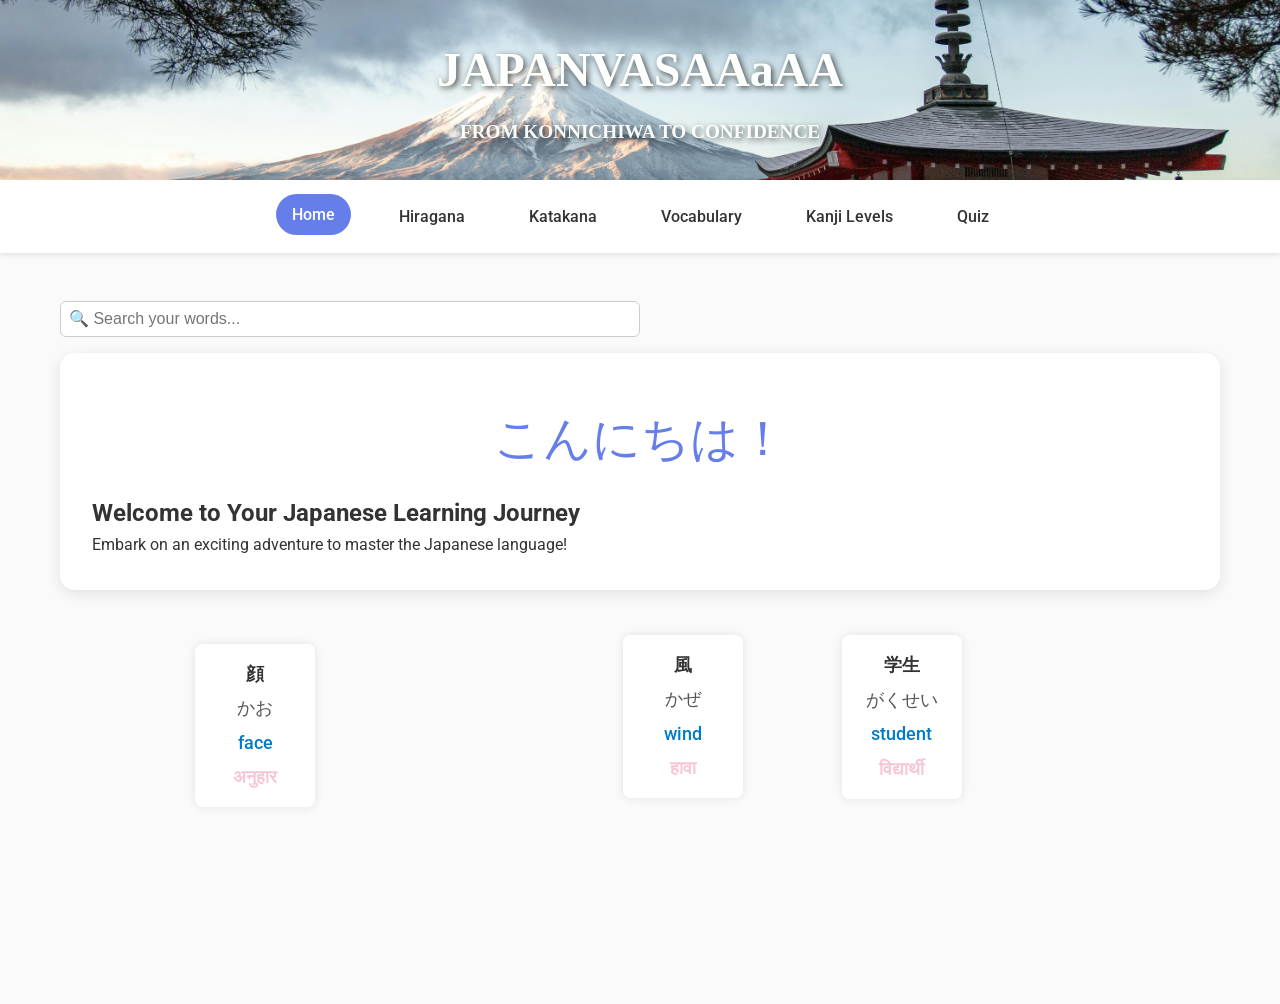
==== commit 9b651b8b: "Update index.html" ====
--- a/index.html
+++ b/index.html
@@ -11,7 +11,7 @@
 <body>
   <header>
     <div class="container">
-      <h1>JAPANVASA</h1>
+      <h1>JAPANVASAAaAA</h1>
       <p class="subtitle">FROM KONNICHIWA TO CONFIDENCE</p>
     </div>
   </header>
--- a/style.css
+++ b/style.css
@@ -11,7 +11,6 @@
   background-color: #FAFAFA;
   color: #333333;
   line-height: 1.6;
-  overflow: hidden; /* Prevents whole page scrolling */
 }
 
 h1 {
@@ -35,6 +34,7 @@
   padding: 0 20px;
 }
 
+
 main {
   padding: 2rem 0;
 }
@@ -61,17 +61,22 @@
 
 /* ========== Header ========== */
 header {
-  background-image: url('PNG/pexels-tomas-malik-793526-3408354.jpg'); /* Replace with your image path */
-  background-size: cover;
-  background-position: center;
-  background-repeat: no-repeat;
-  color: #fdfffd;
-  padding: 2rem 1rem;
-  text-align: center;
-  box-shadow: 0 2px 10px rgba(0, 0, 0, 0.1);
-  animation: slideDownFade 0.8s ease-out both;
-  text-shadow: 2px 2px 6px rgba(0, 0, 0, 0.7);
-}
+            background-image:
+            url('PNG/pexels-tomas-malik-793526-3408354.jpg'); /* Replace with your image path */
+            background-size: cover;
+            background-position: center;
+            background-repeat: no-repeat;
+            color: #fdfffd;
+            padding: 2rem 1rem;
+            text-align: center;
+            box-shadow: 0 2px 10px rgba(0, 0, 0, 0.1);
+       
+            /* Animation */
+            animation: slideDownFade 0.8s ease-out both;
+       
+            /* Darker, stronger blur text shadow */
+            text-shadow: 2px 2px 6px rgba(0, 0, 0, 0.7);
+        }
 
 /* ========== Navigation ========== */
 nav {
@@ -273,7 +278,7 @@
 }
 
 /* ========== Responsive Design ========== */
-@media (max-width: 768px) {
+@media (max-width: 700px) {
   h1 {
     font-size: 2rem;
   }
@@ -331,7 +336,7 @@
   }
 }
 
-@media (max-width: 480px) {
+@media (max-width: 100px) {
   .nav-menu {
     flex-direction: column;
     align-items: center;
@@ -371,9 +376,11 @@
     width: 100%;
     font-size: 1rem;
   }
+
 }
 
 .kanji-level-card {
+  
   display: inline-block;
   width: 160px;
   padding: 1rem;
@@ -406,6 +413,7 @@
   padding-bottom: 0.5rem;
 }
 
+
 .kanji-char, .kanji-furigana, .kanji-meaning, .kanji-nepali {
   font-family: 'Roboto', sans-serif;
   transform: none;
@@ -461,54 +469,54 @@
   width: 100%;
 }
 
-.word-popup {
-  position: absolute;
-  display: none;
-  flex-direction: column;
-  justify-content: center;
-  align-items: center;
-  text-align: center;
-  font-size: 1.1rem;
-  background: rgba(255, 255, 255, 0.95);
-  border-radius: 8px;
-  padding: 1rem;
-  box-shadow: 0 0 10px rgba(0, 0, 0, 0.1);
-  user-select: none;
-  max-width: 150px;
-  opacity: 0;
-  transition: opacity 0.6s ease;
-  pointer-events: none;
-  max-width: 200px;
-  min-width: 120px;
-  box-sizing: border-box;
-  padding: 0.8rem;
-  overflow-wrap: break-word;
-}
-
-.word-popup.visible {
-  display: flex;
-  opacity: 1;
-  pointer-events: auto;
-}
-
-.card input#words-search {
-  margin: 1rem 0;
-  padding: 0.5rem;
-  width: 100%;
-  font-size: 1.2rem;
-  border-radius: 6px;
-  border: 1px solid #ccc;
-}
-
-.word-popup p {
-  margin: 0.2rem 0;
-}
-
-.romaji { color: #555; }
-.en { color: #007acc; font-weight: 500; }
-.np { color: #e6abbe; font-weight: 600; }
-
-.search-bar {
+    .word-popup {
+      position: absolute;
+      display: none;
+      flex-direction: column;
+      justify-content: center;
+      align-items: center;
+      text-align: center;
+      font-size: 1.1rem;
+      background: rgba(255, 255, 255, 0.95);
+      border-radius: 8px;
+      padding: 1rem;
+      box-shadow: 0 0 10px rgba(0, 0, 0, 0.1);
+      user-select: none;
+      max-width: 150px;
+      opacity: 0;
+      transition: opacity 0.6s ease;
+      pointer-events: none;
+      max-width: 200px;
+      min-width: 120px;
+      box-sizing: border-box;
+      padding: 0.8rem;
+      overflow-wrap: break-word;
+    }
+
+    .word-popup.visible {
+      display: flex;
+      opacity: 1;
+      pointer-events: auto;
+    }
+
+    .card input#words-search {
+      margin: 1rem 0;
+      padding: 0.5rem;
+      width: 100%;
+      font-size: 1.2rem;
+      border-radius: 6px;
+      border: 1px solid #ccc;
+    }
+
+    .word-popup p {
+      margin: 0.2rem 0;
+    }
+
+    .romaji { color: #555; }
+    .en { color: #007acc; font-weight: 500; }
+    .np { color: #f6c6d6; font-weight: 600; }
+
+    .search-bar {
   margin: 1rem 0;
   padding: 0.5rem;
   width: 50%;
@@ -516,33 +524,3 @@
   border-radius: 6px;
   border: 1px solid #ccc;
 }
-
-/* ======= ADDED MOBILE NAV FIX ======= */
-
-/* Remove overflow hidden from body on mobile so page scrolls */
-@media (max-width: 768px) {
-  body {
-    overflow: auto !important;
-  }
-}
-
-/* Mobile navigation fixes */
-@media (max-width: 480px) {
-  .nav-menu {
-    flex-direction: column;
-    max-height: 150px;      /* Limit nav height */
-    overflow-y: auto;       /* Enable vertical scroll inside nav */
-    padding-right: 10px;    /* Padding to avoid scrollbar overlap */
-  }
-
-  .nav-item {
-    width: 100%;
-    text-align: center;
-    padding: 0.4rem 0.8rem;
-    font-size: 0.9rem;
-  }
-
-  .nav-item:not(:last-child) {
-    border-bottom: 1px solid #eee;
-  }
-}
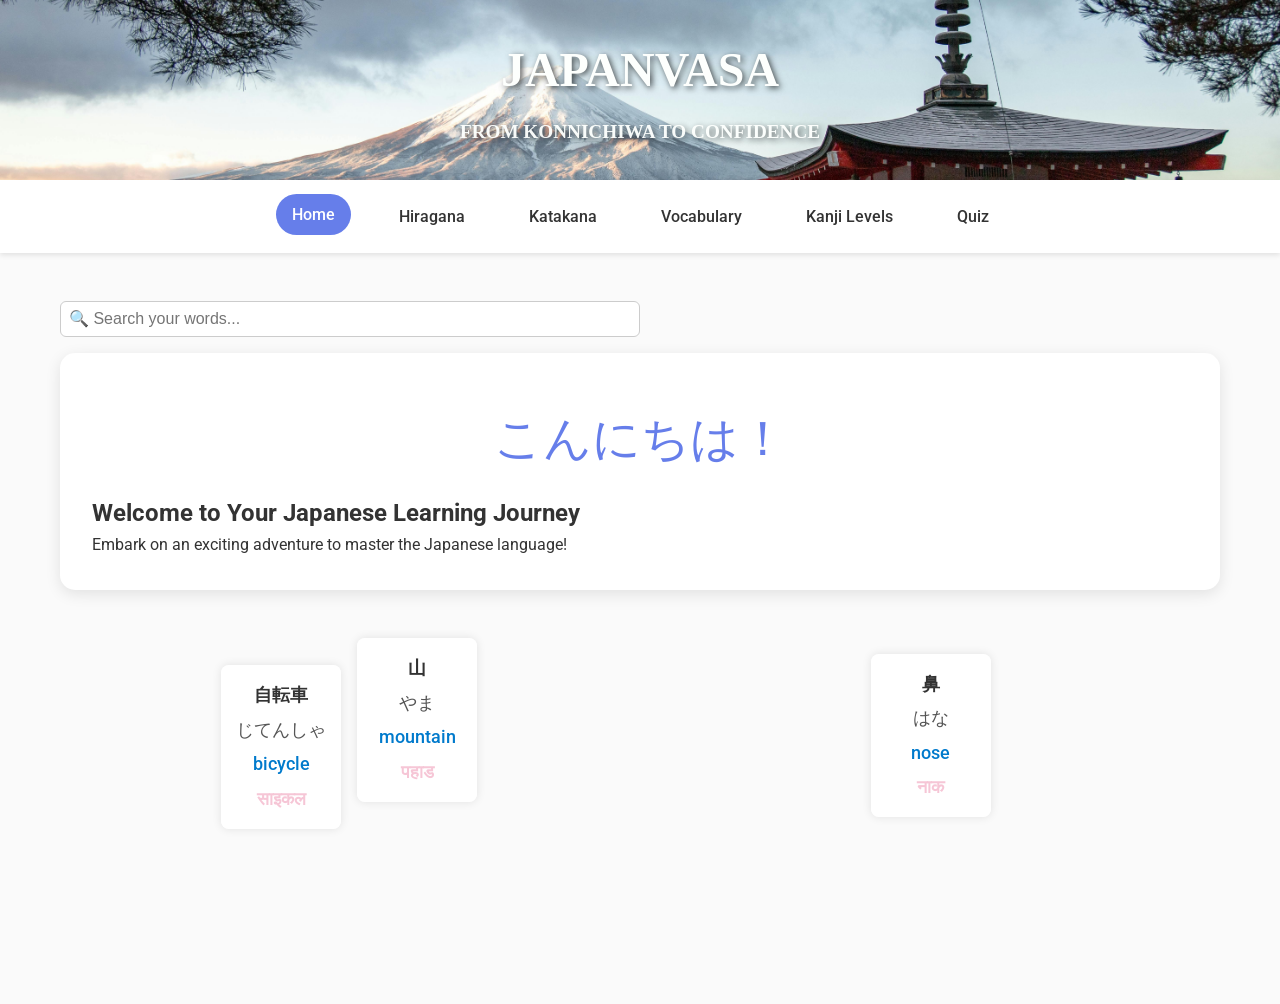
==== commit 69d29d95: "Update index.html" ====
--- a/index.html
+++ b/index.html
@@ -11,7 +11,7 @@
 <body>
   <header>
     <div class="container">
-      <h1>JAPANVASAAaAA</h1>
+      <h1>JAPANVASA</h1>
       <p class="subtitle">FROM KONNICHIWA TO CONFIDENCE</p>
     </div>
   </header>
